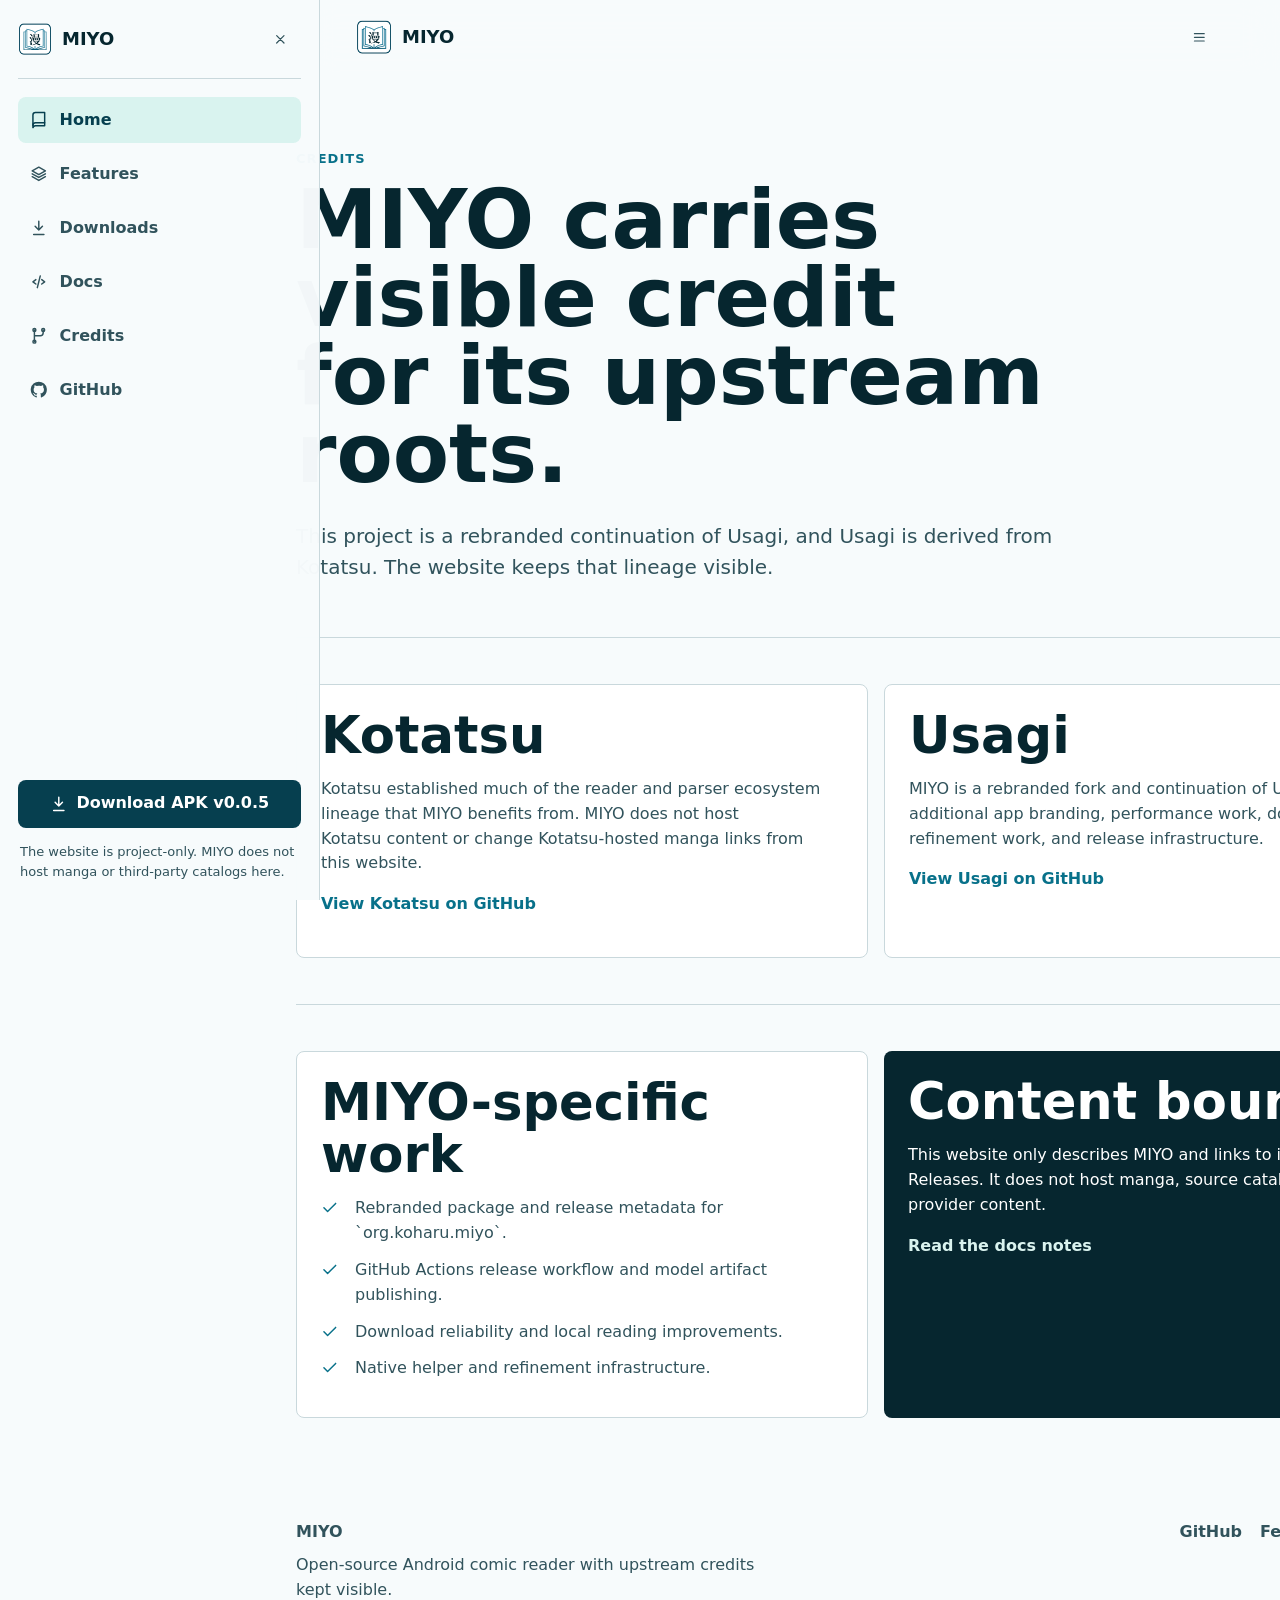
==== credits/index.html @ 1f866a5c "Build MIYO GitHub Pages site" ====
<!doctype html>
<html lang="en">
<head>
  <meta charset="utf-8">
  <meta name="viewport" content="width=device-width, initial-scale=1">
  <title>Credits - MIYO</title>
  <meta name="description" content="Credits and open-source lineage for MIYO, derived from Usagi and Kotatsu.">
  <meta name="theme-color" content="#063f4f">
  <link rel="icon" href="../assets/icon.png">
  <link rel="stylesheet" href="../styles.css">
</head>
<body>
  <a class="skip-link" href="#main">Skip to content</a>
  <header class="site-header" data-elevated="false">
    <a class="brand" href="../" aria-label="MIYO home">
      <img src="../assets/icon.png" alt="" width="36" height="36">
      <span>MIYO</span>
    </a>
    <nav class="site-nav" aria-label="Primary navigation">
      <a href="../features/">Features</a>
      <a href="../downloads/">Downloads</a>
      <a href="../docs/">Docs</a>
      <a href="../credits/" aria-current="page">Credits</a>
      <a href="../github/">GitHub</a>
    </nav>
  </header>

  <main id="main">
    <section class="page-hero">
      <p class="eyebrow">Credits</p>
      <h1>MIYO carries visible credit for its upstream roots.</h1>
      <p class="lead">This project is a rebranded continuation of Usagi, and Usagi is derived from Kotatsu. The website keeps that lineage visible.</p>
    </section>

    <section class="content-section">
      <div class="content-grid">
        <article class="doc-card">
          <h2>Kotatsu</h2>
          <p>Kotatsu established much of the reader and parser ecosystem lineage that MIYO benefits from. MIYO does not host Kotatsu content or change Kotatsu-hosted manga links from this website.</p>
          <p><a class="text-link" href="https://github.com/KotatsuApp/Kotatsu">View Kotatsu on GitHub</a></p>
        </article>
        <article class="doc-card">
          <h2>Usagi</h2>
          <p>MIYO is a rebranded fork and continuation of Usagi, with additional app branding, performance work, download changes, refinement work, and release infrastructure.</p>
          <p><a class="text-link" href="https://github.com/UsagiApp/Usagi">View Usagi on GitHub</a></p>
        </article>
      </div>
    </section>

    <section class="content-section">
      <div class="content-grid">
        <article class="doc-card">
          <h2>MIYO-specific work</h2>
          <ul class="detail-list">
            <li><svg class="icon" aria-hidden="true"><use href="../assets/icons.svg#check"></use></svg><span>Rebranded package and release metadata for `org.koharu.miyo`.</span></li>
            <li><svg class="icon" aria-hidden="true"><use href="../assets/icons.svg#check"></use></svg><span>GitHub Actions release workflow and model artifact publishing.</span></li>
            <li><svg class="icon" aria-hidden="true"><use href="../assets/icons.svg#check"></use></svg><span>Download reliability and local reading improvements.</span></li>
            <li><svg class="icon" aria-hidden="true"><use href="../assets/icons.svg#check"></use></svg><span>Native helper and refinement infrastructure.</span></li>
          </ul>
        </article>
        <aside class="callout">
          <h2>Content boundary</h2>
          <p>This website only describes MIYO and links to its GitHub Releases. It does not host manga, source catalogs, or third-party provider content.</p>
          <a href="../docs/">Read the docs notes</a>
        </aside>
      </div>
    </section>
  </main>

  <footer class="site-footer">
    <div>
      <strong>MIYO</strong>
      <p>Open-source Android comic reader with upstream credits kept visible.</p>
    </div>
    <nav aria-label="Footer links">
      <a href="../github/">GitHub</a>
      <a href="../features/">Features</a>
      <a href="../downloads/">Downloads</a>
    </nav>
  </footer>
  <script src="../script.js"></script>
</body>
</html>
---- styles.css ----
:root {
  color-scheme: light;
  --ink: #06262f;
  --ink-soft: #31535c;
  --line: #c9d8dc;
  --surface: #f7fbfc;
  --surface-strong: #ffffff;
  --teal: #08718a;
  --teal-dark: #063f4f;
  --mint: #d9f3ef;
  --gold: #d6a84b;
  --shadow: 0 18px 50px rgba(6, 38, 47, 0.12);
  --max: 1160px;
}

* {
  box-sizing: border-box;
}

html {
  scroll-behavior: smooth;
}

body {
  margin: 0;
  font-family: ui-sans-serif, system-ui, -apple-system, BlinkMacSystemFont, "Segoe UI", sans-serif;
  color: var(--ink);
  background: var(--surface);
  line-height: 1.55;
  transition: padding-left 180ms ease;
}

a {
  color: inherit;
  text-decoration: none;
}

img {
  max-width: 100%;
}

.skip-link {
  position: absolute;
  left: 16px;
  top: -48px;
  z-index: 10;
  background: var(--ink);
  color: white;
  padding: 10px 14px;
  border-radius: 6px;
}

.skip-link:focus {
  top: 16px;
}

.site-header {
  position: sticky;
  top: 0;
  z-index: 5;
  display: flex;
  align-items: center;
  justify-content: space-between;
  gap: 24px;
  padding: 16px max(24px, calc((100vw - var(--max)) / 2));
  background: rgba(247, 251, 252, 0.88);
  border-bottom: 1px solid transparent;
  backdrop-filter: blur(18px);
}

.site-header[data-elevated="true"] {
  border-color: rgba(6, 38, 47, 0.12);
}

.brand {
  display: inline-flex;
  align-items: center;
  gap: 10px;
  font-size: 18px;
  font-weight: 780;
  letter-spacing: 0;
}

.brand img {
  width: 36px;
  height: 36px;
  border-radius: 8px;
}

.site-nav {
  display: flex;
  align-items: center;
  gap: 22px;
  color: var(--ink-soft);
  font-size: 14px;
  font-weight: 640;
}

.site-nav a:hover,
.text-link:hover {
  color: var(--teal);
}

.sr-only {
  position: absolute;
  width: 1px;
  height: 1px;
  padding: 0;
  margin: -1px;
  overflow: hidden;
  clip: rect(0, 0, 0, 0);
  white-space: nowrap;
  border: 0;
}

.menu-button,
.sidebar-close {
  display: inline-flex;
  align-items: center;
  justify-content: center;
  width: 42px;
  height: 42px;
  color: var(--ink-soft);
  background: transparent;
  border: 1px solid transparent;
  border-radius: 8px;
  cursor: pointer;
}

.menu-button {
  margin-left: auto;
}

.menu-button:hover,
.sidebar-close:hover {
  color: var(--teal-dark);
  background: white;
  border-color: var(--line);
}

.sidebar-overlay {
  position: fixed;
  inset: 0;
  z-index: 20;
  background: rgba(6, 38, 47, 0.38);
}

.sidebar-overlay[hidden] {
  display: none;
}

.site-sidebar {
  position: fixed;
  inset: 0 auto 0 0;
  z-index: 30;
  display: flex;
  flex-direction: column;
  width: min(320px, 88vw);
  padding: 18px;
  background: rgba(247, 251, 252, 0.98);
  border-right: 1px solid var(--line);
  box-shadow: var(--shadow);
  transform: translateX(-102%);
  transition: transform 180ms ease;
}

.sidebar-open .site-sidebar {
  transform: translateX(0);
}

.sidebar-head {
  display: flex;
  align-items: center;
  justify-content: space-between;
  gap: 12px;
  padding-bottom: 18px;
  border-bottom: 1px solid var(--line);
}

.sidebar-brand {
  display: inline-flex;
  align-items: center;
  gap: 10px;
  font-size: 18px;
  font-weight: 780;
}

.sidebar-brand img {
  width: 34px;
  height: 34px;
  border-radius: 8px;
}

.sidebar-nav {
  display: grid;
  gap: 8px;
  padding: 18px 0;
}

.sidebar-nav a {
  display: flex;
  align-items: center;
  gap: 12px;
  min-height: 46px;
  padding: 0 12px;
  color: var(--ink-soft);
  border-radius: 8px;
  font-weight: 740;
}

.sidebar-nav a:hover,
.sidebar-nav a[aria-current="page"] {
  color: var(--teal-dark);
  background: var(--mint);
}

.sidebar-download {
  display: inline-flex;
  align-items: center;
  justify-content: center;
  gap: 9px;
  min-height: 48px;
  margin-top: auto;
  color: white;
  background: var(--teal-dark);
  border-radius: 8px;
  font-weight: 780;
}

.sidebar-download:hover {
  background: var(--teal);
}

.sidebar-note {
  margin: 14px 2px 0;
  color: var(--ink-soft);
  font-size: 13px;
}

.hero {
  min-height: 760px;
  display: grid;
  grid-template-columns: minmax(0, 1.05fr) minmax(320px, 0.95fr);
  align-items: center;
  gap: 64px;
  width: min(var(--max), calc(100vw - 48px));
  margin: 0 auto;
  padding: 72px 0 80px;
}

.eyebrow {
  margin: 0 0 12px;
  color: var(--teal);
  font-size: 13px;
  font-weight: 800;
  letter-spacing: 0.08em;
  text-transform: uppercase;
}

h1,
h2,
h3,
p {
  text-wrap: pretty;
}

h1 {
  max-width: 760px;
  margin: 0;
  font-size: clamp(42px, 7vw, 82px);
  line-height: 0.95;
  letter-spacing: 0;
}

h2 {
  max-width: 720px;
  margin: 0;
  font-size: clamp(32px, 4vw, 52px);
  line-height: 1.02;
  letter-spacing: 0;
}

h3 {
  margin: 14px 0 8px;
  font-size: 20px;
  line-height: 1.2;
}

.lead {
  max-width: 640px;
  margin: 28px 0 0;
  color: var(--ink-soft);
  font-size: 20px;
}

.hero-actions,
.download-actions {
  display: flex;
  flex-wrap: wrap;
  align-items: center;
  gap: 12px;
  margin-top: 32px;
}

.button {
  display: inline-flex;
  align-items: center;
  justify-content: center;
  gap: 9px;
  min-height: 48px;
  padding: 0 20px;
  border-radius: 8px;
  font-weight: 760;
  border: 1px solid transparent;
}

.icon {
  width: 1.1em;
  height: 1.1em;
  flex: none;
}

.button.primary {
  color: white;
  background: var(--teal-dark);
}

.button.primary:hover {
  background: var(--teal);
}

.button.secondary {
  color: var(--ink);
  background: white;
  border-color: var(--line);
}

.button.secondary:hover {
  border-color: var(--teal);
}

.fineprint {
  margin: 18px 0 0;
  color: var(--ink-soft);
  font-size: 14px;
}

.product-visual {
  position: relative;
  min-height: 560px;
}

.phone-shell {
  position: absolute;
  right: 0;
  top: 24px;
  width: min(360px, 78vw);
  height: 660px;
  padding: 22px;
  color: #eefcff;
  background: #071f27;
  border: 8px solid #0d3945;
  border-radius: 34px;
  box-shadow: var(--shadow);
}

.phone-status,
.bottom-nav {
  display: flex;
  justify-content: space-between;
  color: rgba(238, 252, 255, 0.72);
  font-size: 12px;
  font-weight: 700;
}

.search-pill {
  display: flex;
  align-items: center;
  gap: 10px;
  margin-top: 34px;
  padding: 14px 16px;
  color: rgba(238, 252, 255, 0.72);
  background: rgba(255, 255, 255, 0.08);
  border: 1px solid rgba(255, 255, 255, 0.1);
  border-radius: 8px;
}

.search-icon {
  width: 16px;
  height: 16px;
  border: 2px solid currentColor;
  border-radius: 50%;
  position: relative;
}

.search-icon::after {
  content: "";
  position: absolute;
  width: 8px;
  height: 2px;
  right: -7px;
  bottom: -3px;
  background: currentColor;
  transform: rotate(45deg);
}

.library-grid {
  display: grid;
  grid-template-columns: repeat(3, 1fr);
  gap: 14px;
  margin-top: 28px;
}

.library-grid span {
  display: block;
  aspect-ratio: 0.72;
  border-radius: 8px;
  background:
    linear-gradient(180deg, rgba(217, 243, 239, 0.95), rgba(8, 113, 138, 0.34)),
    #123944;
}

.library-grid span:nth-child(2n) {
  background:
    linear-gradient(180deg, rgba(214, 168, 75, 0.8), rgba(8, 113, 138, 0.28)),
    #123944;
}

.reader-panel {
  display: grid;
  grid-template-columns: 46px 1fr;
  gap: 14px;
  align-items: center;
  margin-top: 30px;
  padding: 16px;
  background: rgba(255, 255, 255, 0.08);
  border: 1px solid rgba(255, 255, 255, 0.12);
  border-radius: 8px;
}

.reader-line {
  width: 46px;
  height: 46px;
  border-radius: 8px;
  background: var(--mint);
  position: relative;
}

.reader-line::after {
  content: "";
  position: absolute;
  left: 12px;
  top: 12px;
  width: 22px;
  height: 22px;
  border: 3px solid var(--teal-dark);
  border-left-color: transparent;
  border-radius: 50%;
}

.reader-panel strong,
.reader-panel span {
  display: block;
}

.reader-panel span {
  color: rgba(238, 252, 255, 0.68);
  font-size: 13px;
}

.bottom-nav {
  position: absolute;
  left: 34px;
  right: 34px;
  bottom: 26px;
}

.bottom-nav span {
  width: 36px;
  height: 6px;
  border-radius: 3px;
  background: rgba(238, 252, 255, 0.28);
}

.bottom-nav .active {
  background: var(--gold);
}

.icon-plate {
  position: absolute;
  left: 0;
  bottom: 28px;
  width: 210px;
  padding: 22px;
  background: white;
  border: 1px solid var(--line);
  border-radius: 8px;
  box-shadow: var(--shadow);
}

.release-strip,
.section,
.architecture,
.download-panel,
.site-footer {
  width: min(var(--max), calc(100vw - 48px));
  margin: 0 auto;
}

.release-strip {
  display: flex;
  align-items: center;
  justify-content: space-between;
  gap: 24px;
  padding: 20px 24px;
  background: var(--ink);
  color: white;
  border-radius: 8px;
}

.release-strip span {
  display: block;
  color: rgba(255, 255, 255, 0.72);
}

.release-strip a {
  color: var(--mint);
  font-weight: 760;
}

.section,
.architecture {
  padding: 110px 0 0;
}

.section-heading {
  margin-bottom: 34px;
}

.feature-grid {
  display: grid;
  grid-template-columns: repeat(3, minmax(0, 1fr));
  gap: 16px;
}

.feature-card {
  position: relative;
  min-height: 230px;
  padding: 24px;
  background: white;
  border: 1px solid var(--line);
  border-radius: 8px;
}

.feature-icon {
  display: inline-flex;
  align-items: center;
  justify-content: center;
  width: 42px;
  height: 42px;
  margin-right: 10px;
  color: var(--teal-dark);
  background: var(--mint);
  border-radius: 8px;
  vertical-align: middle;
}

.feature-card p {
  margin: 0;
  color: var(--ink-soft);
}

.feature-mark {
  display: inline-flex;
  align-items: center;
  justify-content: center;
  width: 38px;
  height: 28px;
  color: var(--teal-dark);
  background: var(--mint);
  border-radius: 6px;
  font-size: 12px;
  font-weight: 800;
  vertical-align: middle;
}

.architecture-layout {
  display: grid;
  grid-template-columns: minmax(0, 0.86fr) minmax(320px, 1.14fr);
  gap: 36px;
  align-items: start;
}

.architecture-copy {
  color: var(--ink-soft);
  font-size: 18px;
}

.system-list {
  margin: 0;
  padding: 0;
  list-style: none;
  border: 1px solid var(--line);
  border-radius: 8px;
  background: white;
}

.system-list li {
  display: grid;
  grid-template-columns: 120px 1fr;
  gap: 24px;
  padding: 20px 24px;
  border-bottom: 1px solid var(--line);
}

.system-list li:last-child {
  border-bottom: 0;
}

.system-list span {
  color: var(--teal);
  font-weight: 780;
}

.system-list strong {
  font-weight: 650;
}

.download-panel {
  display: grid;
  grid-template-columns: minmax(0, 1fr) auto;
  gap: 32px;
  align-items: center;
  margin-top: 110px;
  padding: 38px;
  color: white;
  background: var(--teal-dark);
  border-radius: 8px;
}

.download-panel .eyebrow,
.download-panel .text-link {
  color: var(--mint);
}

.download-panel p {
  max-width: 640px;
  color: rgba(255, 255, 255, 0.72);
}

.download-panel .button.secondary {
  color: white;
  background: transparent;
  border-color: rgba(255, 255, 255, 0.36);
}

.download-actions {
  justify-content: flex-end;
  margin-top: 0;
}

.text-link {
  font-weight: 760;
  color: var(--teal);
}

.site-footer {
  display: flex;
  align-items: flex-start;
  justify-content: space-between;
  gap: 32px;
  padding: 56px 0;
  color: var(--ink-soft);
}

.site-footer p {
  max-width: 540px;
  margin: 8px 0 0;
}

.site-footer nav {
  display: flex;
  gap: 18px;
  font-weight: 700;
}

.page-hero {
  width: min(var(--max), calc(100vw - 48px));
  margin: 0 auto;
  padding: 74px 0 54px;
}

.page-hero h1 {
  max-width: 880px;
}

.page-hero .lead {
  max-width: 760px;
}

.page-nav {
  display: flex;
  flex-wrap: wrap;
  gap: 10px;
  width: min(var(--max), calc(100vw - 48px));
  margin: 0 auto 42px;
}

.page-nav a {
  display: inline-flex;
  align-items: center;
  gap: 8px;
  padding: 10px 14px;
  color: var(--ink-soft);
  background: white;
  border: 1px solid var(--line);
  border-radius: 8px;
  font-weight: 720;
}

.page-nav a[aria-current="page"],
.page-nav a:hover {
  color: var(--teal-dark);
  border-color: var(--teal);
}

.content-section {
  width: min(var(--max), calc(100vw - 48px));
  margin: 0 auto;
  padding: 46px 0;
  border-top: 1px solid var(--line);
}

.content-section:first-of-type {
  border-top: 0;
}

.content-grid {
  display: grid;
  grid-template-columns: repeat(2, minmax(0, 1fr));
  gap: 16px;
}

.detail-card,
.doc-card {
  padding: 24px;
  background: white;
  border: 1px solid var(--line);
  border-radius: 8px;
}

.detail-card h2,
.doc-card h2,
.detail-card h3,
.doc-card h3 {
  margin-top: 0;
}

.detail-card p,
.doc-card p,
.detail-list {
  color: var(--ink-soft);
}

.detail-list {
  margin: 16px 0 0;
  padding: 0;
  list-style: none;
}

.detail-list li {
  display: grid;
  grid-template-columns: 24px 1fr;
  gap: 10px;
  margin: 12px 0;
}

.detail-list .icon {
  margin-top: 3px;
  color: var(--teal);
}

.callout {
  padding: 24px;
  color: white;
  background: var(--ink);
  border-radius: 8px;
}

.callout a {
  color: var(--mint);
  font-weight: 760;
}

.release-table {
  width: 100%;
  border-collapse: collapse;
  overflow: hidden;
  background: white;
  border: 1px solid var(--line);
  border-radius: 8px;
}

.release-table th,
.release-table td {
  padding: 16px;
  text-align: left;
  border-bottom: 1px solid var(--line);
}

.release-table tr:last-child td {
  border-bottom: 0;
}

.release-table th {
  color: var(--ink);
  background: #edf6f8;
}

.release-table td {
  color: var(--ink-soft);
}

.redirect-panel {
  min-height: 70vh;
  display: grid;
  place-items: center;
  padding: 32px;
}

.redirect-card {
  width: min(620px, 100%);
  padding: 34px;
  background: white;
  border: 1px solid var(--line);
  border-radius: 8px;
  box-shadow: var(--shadow);
}

@media (max-width: 900px) {
  .site-header {
    position: static;
  }

  .site-nav {
    display: none;
  }

  .hero {
    min-height: auto;
    grid-template-columns: 1fr;
    padding-top: 44px;
  }

  .product-visual {
    min-height: 600px;
  }

  .phone-shell {
    left: 50%;
    right: auto;
    transform: translateX(-50%);
  }

  .icon-plate {
    left: 24px;
  }

  .feature-grid,
  .architecture-layout,
  .download-panel,
  .content-grid {
    grid-template-columns: 1fr;
  }

  .download-actions {
    justify-content: flex-start;
  }
}

@media (min-width: 1180px) {
  body.sidebar-wide-open {
    padding-left: 296px;
  }

  body.sidebar-wide-open .site-sidebar {
    box-shadow: none;
  }

  body.sidebar-wide-open .site-header {
    justify-content: flex-start;
  }

  body.sidebar-wide-open .site-nav {
    display: none;
  }
}

@media (max-width: 1179px) {
  body.sidebar-open {
    overflow: hidden;
  }
}

@media (max-width: 560px) {
  .hero,
  .release-strip,
  .section,
  .architecture,
  .download-panel,
  .site-footer,
  .page-hero,
  .page-nav,
  .content-section {
    width: min(100vw - 32px, var(--max));
  }

  .hero-actions,
  .download-actions,
  .release-strip,
  .site-footer {
    align-items: stretch;
    flex-direction: column;
  }

  .button {
    width: 100%;
  }

  .phone-shell {
    width: calc(100vw - 42px);
  }

  .icon-plate {
    width: 160px;
  }

  .system-list li {
    grid-template-columns: 1fr;
    gap: 6px;
  }
}

@media (prefers-reduced-motion: reduce) {
  html {
    scroll-behavior: auto;
  }
}
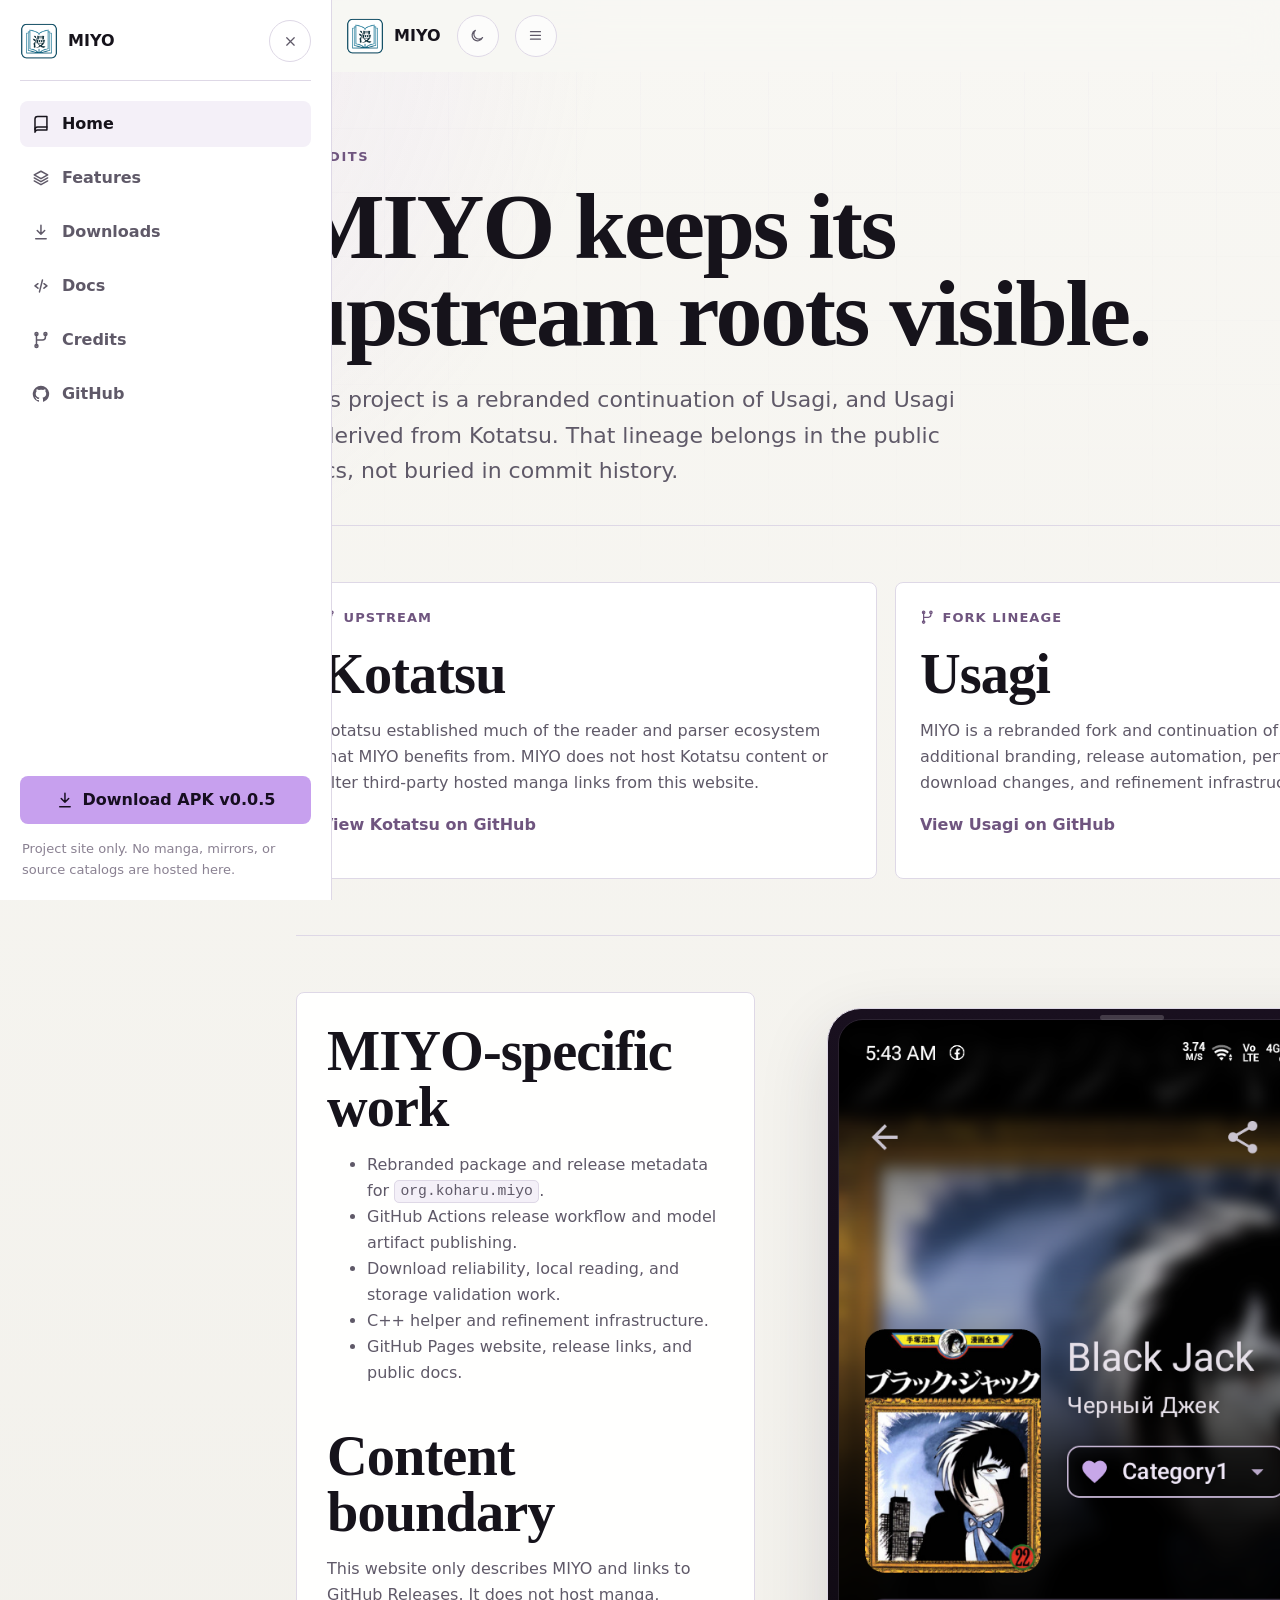
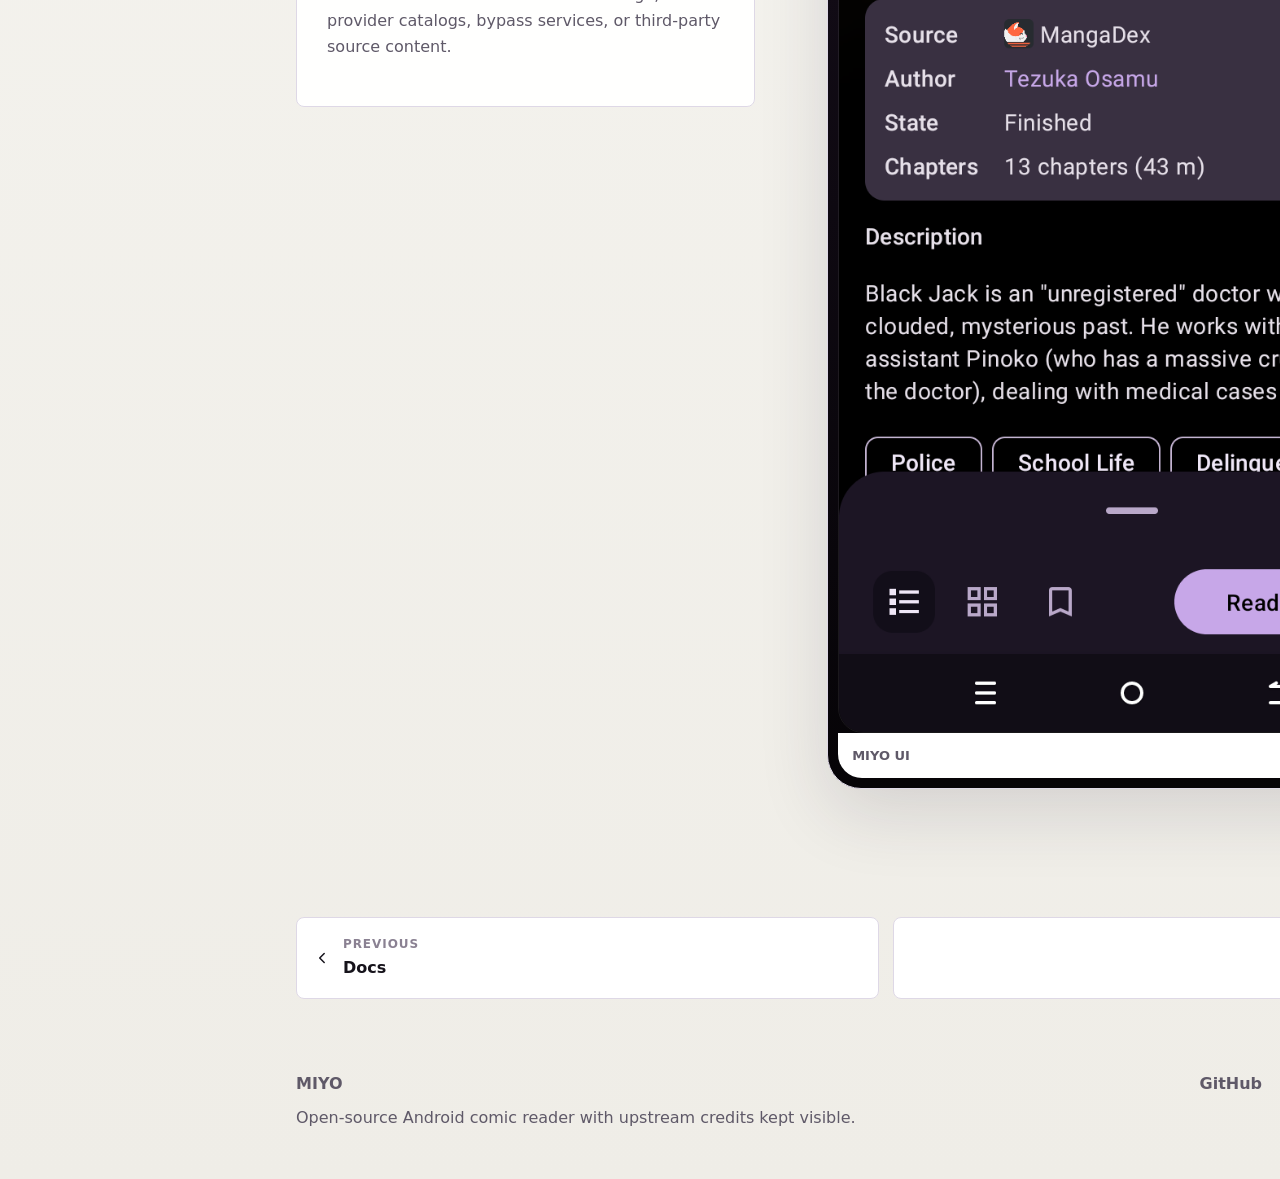
==== commit 84e1a078: "Redesign MIYO GitHub Pages site" ====
--- a/credits/index.html
+++ b/credits/index.html
@@ -5,7 +5,7 @@
   <meta name="viewport" content="width=device-width, initial-scale=1">
   <title>Credits - MIYO</title>
   <meta name="description" content="Credits and open-source lineage for MIYO, derived from Usagi and Kotatsu.">
-  <meta name="theme-color" content="#063f4f">
+  <meta name="theme-color" content="#2c2037">
   <link rel="icon" href="../assets/icon.png">
   <link rel="stylesheet" href="../styles.css">
 </head>
@@ -13,61 +13,83 @@
   <a class="skip-link" href="#main">Skip to content</a>
   <header class="site-header" data-elevated="false">
     <a class="brand" href="../" aria-label="MIYO home">
-      <img src="../assets/icon.png" alt="" width="36" height="36">
+      <img src="../assets/icon.png" alt="" width="38" height="38">
       <span>MIYO</span>
     </a>
     <nav class="site-nav" aria-label="Primary navigation">
       <a href="../features/">Features</a>
       <a href="../downloads/">Downloads</a>
       <a href="../docs/">Docs</a>
-      <a href="../credits/" aria-current="page">Credits</a>
+      <a href="../credits/">Credits</a>
       <a href="../github/">GitHub</a>
     </nav>
   </header>
 
-  <main id="main">
+  <main id="main" class="shell">
     <section class="page-hero">
       <p class="eyebrow">Credits</p>
-      <h1>MIYO carries visible credit for its upstream roots.</h1>
-      <p class="lead">This project is a rebranded continuation of Usagi, and Usagi is derived from Kotatsu. The website keeps that lineage visible.</p>
+      <h1>MIYO keeps its upstream roots visible.</h1>
+      <p class="lead">This project is a rebranded continuation of Usagi, and Usagi is derived from Kotatsu. That lineage belongs in the public docs, not buried in commit history.</p>
     </section>
 
     <section class="content-section">
       <div class="content-grid">
         <article class="doc-card">
+          <span class="card-kicker"><svg class="icon" aria-hidden="true"><use href="../assets/icons.svg#branch"></use></svg>Upstream</span>
           <h2>Kotatsu</h2>
-          <p>Kotatsu established much of the reader and parser ecosystem lineage that MIYO benefits from. MIYO does not host Kotatsu content or change Kotatsu-hosted manga links from this website.</p>
+          <p>Kotatsu established much of the reader and parser ecosystem that MIYO benefits from. MIYO does not host Kotatsu content or alter third-party hosted manga links from this website.</p>
           <p><a class="text-link" href="https://github.com/KotatsuApp/Kotatsu">View Kotatsu on GitHub</a></p>
         </article>
         <article class="doc-card">
+          <span class="card-kicker"><svg class="icon" aria-hidden="true"><use href="../assets/icons.svg#branch"></use></svg>Fork lineage</span>
           <h2>Usagi</h2>
-          <p>MIYO is a rebranded fork and continuation of Usagi, with additional app branding, performance work, download changes, refinement work, and release infrastructure.</p>
+          <p>MIYO is a rebranded fork and continuation of Usagi, with additional branding, release automation, performance work, download changes, and refinement infrastructure.</p>
           <p><a class="text-link" href="https://github.com/UsagiApp/Usagi">View Usagi on GitHub</a></p>
         </article>
       </div>
     </section>
 
     <section class="content-section">
-      <div class="content-grid">
-        <article class="doc-card">
+      <div class="split">
+        <article class="markdown-panel">
           <h2>MIYO-specific work</h2>
-          <ul class="detail-list">
-            <li><svg class="icon" aria-hidden="true"><use href="../assets/icons.svg#check"></use></svg><span>Rebranded package and release metadata for `org.koharu.miyo`.</span></li>
-            <li><svg class="icon" aria-hidden="true"><use href="../assets/icons.svg#check"></use></svg><span>GitHub Actions release workflow and model artifact publishing.</span></li>
-            <li><svg class="icon" aria-hidden="true"><use href="../assets/icons.svg#check"></use></svg><span>Download reliability and local reading improvements.</span></li>
-            <li><svg class="icon" aria-hidden="true"><use href="../assets/icons.svg#check"></use></svg><span>Native helper and refinement infrastructure.</span></li>
+          <ul>
+            <li>Rebranded package and release metadata for <code>org.koharu.miyo</code>.</li>
+            <li>GitHub Actions release workflow and model artifact publishing.</li>
+            <li>Download reliability, local reading, and storage validation work.</li>
+            <li>C++ helper and refinement infrastructure.</li>
+            <li>GitHub Pages website, release links, and public docs.</li>
           </ul>
+
+          <h2>Content boundary</h2>
+          <p>This website only describes MIYO and links to GitHub Releases. It does not host manga, provider catalogs, bypass services, or third-party source content.</p>
         </article>
-        <aside class="callout">
-          <h2>Content boundary</h2>
-          <p>This website only describes MIYO and links to its GitHub Releases. It does not host manga, source catalogs, or third-party provider content.</p>
-          <a href="../docs/">Read the docs notes</a>
-        </aside>
+        <figure class="shot-card">
+          <img src="../assets/screenshots/title.png" alt="MIYO title detail screen">
+          <figcaption class="shot-caption"><span>MIYO UI</span><span>Project identity</span></figcaption>
+        </figure>
       </div>
     </section>
+
+    <nav class="pager" aria-label="Page navigation">
+      <a href="../docs/">
+        <svg class="icon" aria-hidden="true"><use href="../assets/icons.svg#chevron-left"></use></svg>
+        <div>
+          <small>Previous</small>
+          <span>Docs</span>
+        </div>
+      </a>
+      <a class="next" href="../github/">
+        <div>
+          <small>Next</small>
+          <span>GitHub</span>
+        </div>
+        <svg class="icon" aria-hidden="true"><use href="../assets/icons.svg#chevron-right"></use></svg>
+      </a>
+    </nav>
   </main>
 
-  <footer class="site-footer">
+  <footer class="site-footer shell">
     <div>
       <strong>MIYO</strong>
       <p>Open-source Android comic reader with upstream credits kept visible.</p>
--- a/styles.css
+++ b/styles.css
@@ -1,16 +1,42 @@
 :root {
   color-scheme: light;
-  --ink: #06262f;
-  --ink-soft: #31535c;
-  --line: #c9d8dc;
-  --surface: #f7fbfc;
-  --surface-strong: #ffffff;
-  --teal: #08718a;
-  --teal-dark: #063f4f;
-  --mint: #d9f3ef;
-  --gold: #d6a84b;
-  --shadow: 0 18px 50px rgba(6, 38, 47, 0.12);
-  --max: 1160px;
+  --bg: #f8f7f3;
+  --bg-soft: #efede7;
+  --surface: #ffffff;
+  --surface-2: #f4f0f8;
+  --ink: #16131b;
+  --ink-soft: #5f5968;
+  --muted: #8a8192;
+  --line: #ded8e6;
+  --brand: #6f557f;
+  --brand-strong: #2c2037;
+  --accent: #c7a0ee;
+  --accent-2: #ffe2a6;
+  --good: #20765c;
+  --shadow: 0 24px 70px rgba(45, 32, 55, 0.14);
+  --max: 1180px;
+  --radius: 8px;
+  --mono: "SFMono-Regular", "Cascadia Code", "Liberation Mono", Menlo, monospace;
+  --body: ui-sans-serif, system-ui, -apple-system, BlinkMacSystemFont, "Segoe UI", sans-serif;
+  --display: ui-serif, Georgia, Cambria, "Times New Roman", serif;
+}
+
+:root[data-theme="dark"] {
+  color-scheme: dark;
+  --bg: #0d0711;
+  --bg-soft: #17101d;
+  --surface: #1d1425;
+  --surface-2: #261b30;
+  --ink: #f4eef8;
+  --ink-soft: #d0c4d8;
+  --muted: #a798b1;
+  --line: #3c3047;
+  --brand: #c7a0ee;
+  --brand-strong: #31243b;
+  --accent: #d7b5fa;
+  --accent-2: #ffd981;
+  --good: #8bdcbf;
+  --shadow: 0 24px 70px rgba(0, 0, 0, 0.36);
 }
 
 * {
@@ -23,11 +49,28 @@
 
 body {
   margin: 0;
-  font-family: ui-sans-serif, system-ui, -apple-system, BlinkMacSystemFont, "Segoe UI", sans-serif;
-  color: var(--ink);
-  background: var(--surface);
-  line-height: 1.55;
-  transition: padding-left 180ms ease;
+  color: var(--ink);
+  background:
+    radial-gradient(circle at top left, color-mix(in oklab, var(--accent) 18%, transparent), transparent 38rem),
+    linear-gradient(180deg, var(--bg), var(--bg-soft));
+  font-family: var(--body);
+  line-height: 1.62;
+  text-rendering: optimizeLegibility;
+  transition: background 180ms ease, color 180ms ease, padding-left 180ms ease;
+}
+
+body::before {
+  content: "";
+  position: fixed;
+  inset: 0;
+  z-index: -1;
+  pointer-events: none;
+  background:
+    linear-gradient(90deg, color-mix(in oklab, var(--line) 34%, transparent) 1px, transparent 1px),
+    linear-gradient(180deg, color-mix(in oklab, var(--line) 26%, transparent) 1px, transparent 1px);
+  background-size: 64px 64px;
+  mask-image: linear-gradient(180deg, black, transparent 74%);
+  opacity: 0.32;
 }
 
 a {
@@ -37,68 +80,141 @@
 
 img {
   max-width: 100%;
+  display: block;
+}
+
+code,
+pre {
+  font-family: var(--mono);
+}
+
+pre {
+  overflow-x: auto;
+  padding: 18px;
+  color: var(--ink);
+  background: color-mix(in oklab, var(--surface-2) 80%, black 3%);
+  border: 1px solid var(--line);
+  border-radius: var(--radius);
+}
+
+::selection {
+  color: #140d1b;
+  background: var(--accent);
 }
 
 .skip-link {
   position: absolute;
-  left: 16px;
-  top: -48px;
-  z-index: 10;
-  background: var(--ink);
+  left: 18px;
+  top: -54px;
+  z-index: 100;
+  padding: 10px 14px;
   color: white;
-  padding: 10px 14px;
-  border-radius: 6px;
+  background: #111;
+  border-radius: var(--radius);
 }
 
 .skip-link:focus {
-  top: 16px;
+  top: 18px;
 }
 
 .site-header {
   position: sticky;
   top: 0;
-  z-index: 5;
-  display: flex;
-  align-items: center;
-  justify-content: space-between;
-  gap: 24px;
-  padding: 16px max(24px, calc((100vw - var(--max)) / 2));
-  background: rgba(247, 251, 252, 0.88);
+  z-index: 12;
+  display: flex;
+  align-items: center;
+  gap: 16px;
+  min-height: 72px;
+  padding: 14px max(24px, calc((100vw - var(--max)) / 2));
+  background: color-mix(in oklab, var(--bg) 88%, transparent);
   border-bottom: 1px solid transparent;
-  backdrop-filter: blur(18px);
+  backdrop-filter: blur(20px);
 }
 
 .site-header[data-elevated="true"] {
-  border-color: rgba(6, 38, 47, 0.12);
-}
-
-.brand {
+  border-color: var(--line);
+}
+
+.brand,
+.sidebar-brand {
   display: inline-flex;
   align-items: center;
   gap: 10px;
-  font-size: 18px;
   font-weight: 780;
   letter-spacing: 0;
 }
 
-.brand img {
-  width: 36px;
-  height: 36px;
+.brand img,
+.sidebar-brand img {
+  width: 38px;
+  height: 38px;
   border-radius: 8px;
 }
 
 .site-nav {
   display: flex;
   align-items: center;
-  gap: 22px;
-  color: var(--ink-soft);
+  gap: 6px;
+  margin-left: auto;
+  padding: 5px;
+  background: color-mix(in oklab, var(--surface) 82%, transparent);
+  border: 1px solid var(--line);
+  border-radius: 999px;
+}
+
+.site-nav a {
+  display: inline-flex;
+  align-items: center;
+  min-height: 36px;
+  padding: 0 14px;
+  color: var(--ink-soft);
+  border-radius: 999px;
   font-size: 14px;
-  font-weight: 640;
+  font-weight: 720;
 }
 
 .site-nav a:hover,
-.text-link:hover {
-  color: var(--teal);
+.site-nav a[aria-current="page"] {
+  color: var(--ink);
+  background: var(--surface-2);
+}
+
+.theme-button,
+.menu-button,
+.sidebar-close {
+  display: inline-flex;
+  align-items: center;
+  justify-content: center;
+  width: 42px;
+  height: 42px;
+  flex: none;
+  color: var(--ink-soft);
+  background: color-mix(in oklab, var(--surface) 70%, transparent);
+  border: 1px solid var(--line);
+  border-radius: 999px;
+  cursor: pointer;
+}
+
+.theme-button:hover,
+.menu-button:hover,
+.sidebar-close:hover {
+  color: var(--ink);
+  background: var(--surface);
+}
+
+.theme-button,
+.menu-button,
+.button,
+.pager a,
+.page-nav a,
+.sidebar-nav a {
+  transition: transform 160ms ease, border-color 160ms ease, background 160ms ease, color 160ms ease, box-shadow 160ms ease;
+}
+
+.icon {
+  width: 1.12em;
+  height: 1.12em;
+  flex: none;
 }
 
 .sr-only {
@@ -113,36 +229,11 @@
   border: 0;
 }
 
-.menu-button,
-.sidebar-close {
-  display: inline-flex;
-  align-items: center;
-  justify-content: center;
-  width: 42px;
-  height: 42px;
-  color: var(--ink-soft);
-  background: transparent;
-  border: 1px solid transparent;
-  border-radius: 8px;
-  cursor: pointer;
-}
-
-.menu-button {
-  margin-left: auto;
-}
-
-.menu-button:hover,
-.sidebar-close:hover {
-  color: var(--teal-dark);
-  background: white;
-  border-color: var(--line);
-}
-
 .sidebar-overlay {
   position: fixed;
   inset: 0;
   z-index: 20;
-  background: rgba(6, 38, 47, 0.38);
+  background: rgba(10, 6, 14, 0.48);
 }
 
 .sidebar-overlay[hidden] {
@@ -155,9 +246,9 @@
   z-index: 30;
   display: flex;
   flex-direction: column;
-  width: min(320px, 88vw);
-  padding: 18px;
-  background: rgba(247, 251, 252, 0.98);
+  width: min(332px, 88vw);
+  padding: 20px;
+  background: var(--surface);
   border-right: 1px solid var(--line);
   box-shadow: var(--shadow);
   transform: translateX(-102%);
@@ -177,24 +268,10 @@
   border-bottom: 1px solid var(--line);
 }
 
-.sidebar-brand {
-  display: inline-flex;
-  align-items: center;
-  gap: 10px;
-  font-size: 18px;
-  font-weight: 780;
-}
-
-.sidebar-brand img {
-  width: 34px;
-  height: 34px;
-  border-radius: 8px;
-}
-
 .sidebar-nav {
   display: grid;
   gap: 8px;
-  padding: 18px 0;
+  padding: 20px 0;
 }
 
 .sidebar-nav a {
@@ -204,14 +281,14 @@
   min-height: 46px;
   padding: 0 12px;
   color: var(--ink-soft);
-  border-radius: 8px;
+  border-radius: var(--radius);
   font-weight: 740;
 }
 
 .sidebar-nav a:hover,
 .sidebar-nav a[aria-current="page"] {
-  color: var(--teal-dark);
-  background: var(--mint);
+  color: var(--ink);
+  background: var(--surface-2);
 }
 
 .sidebar-download {
@@ -221,76 +298,86 @@
   gap: 9px;
   min-height: 48px;
   margin-top: auto;
-  color: white;
-  background: var(--teal-dark);
-  border-radius: 8px;
-  font-weight: 780;
-}
-
-.sidebar-download:hover {
-  background: var(--teal);
+  color: #170e20;
+  background: var(--accent);
+  border-radius: var(--radius);
+  font-weight: 800;
 }
 
 .sidebar-note {
   margin: 14px 2px 0;
-  color: var(--ink-soft);
+  color: var(--muted);
   font-size: 13px;
 }
 
-.hero {
-  min-height: 760px;
-  display: grid;
-  grid-template-columns: minmax(0, 1.05fr) minmax(320px, 0.95fr);
-  align-items: center;
-  gap: 64px;
+.shell {
   width: min(var(--max), calc(100vw - 48px));
   margin: 0 auto;
-  padding: 72px 0 80px;
+}
+
+.hero {
+  display: grid;
+  grid-template-columns: minmax(0, 0.92fr) minmax(380px, 1.08fr);
+  gap: 58px;
+  align-items: center;
+  min-height: 760px;
+  padding: 72px 0 88px;
+}
+
+.hero > * {
+  animation: fade-up 520ms ease both;
+}
+
+.hero > *:nth-child(2) {
+  animation-delay: 90ms;
 }
 
 .eyebrow {
-  margin: 0 0 12px;
-  color: var(--teal);
+  margin: 0 0 16px;
+  color: var(--brand);
   font-size: 13px;
-  font-weight: 800;
-  letter-spacing: 0.08em;
+  font-weight: 860;
+  letter-spacing: 0.12em;
   text-transform: uppercase;
 }
 
 h1,
 h2,
 h3,
-p {
+p,
+li {
   text-wrap: pretty;
 }
 
 h1 {
+  margin: 0;
+  max-width: 780px;
+  font-family: var(--display);
+  font-size: clamp(48px, 8vw, 94px);
+  line-height: 0.92;
+  letter-spacing: -0.025em;
+}
+
+h2 {
+  margin: 0;
   max-width: 760px;
-  margin: 0;
-  font-size: clamp(42px, 7vw, 82px);
-  line-height: 0.95;
-  letter-spacing: 0;
-}
-
-h2 {
-  max-width: 720px;
-  margin: 0;
-  font-size: clamp(32px, 4vw, 52px);
-  line-height: 1.02;
-  letter-spacing: 0;
+  font-family: var(--display);
+  font-size: clamp(34px, 4.4vw, 58px);
+  line-height: 1;
+  letter-spacing: -0.016em;
 }
 
 h3 {
-  margin: 14px 0 8px;
+  margin: 0 0 8px;
   font-size: 20px;
-  line-height: 1.2;
+  line-height: 1.25;
 }
 
 .lead {
-  max-width: 640px;
-  margin: 28px 0 0;
-  color: var(--ink-soft);
-  font-size: 20px;
+  max-width: 670px;
+  margin: 26px 0 0;
+  color: var(--ink-soft);
+  font-size: clamp(18px, 2vw, 22px);
 }
 
 .hero-actions,
@@ -308,308 +395,264 @@
   justify-content: center;
   gap: 9px;
   min-height: 48px;
-  padding: 0 20px;
-  border-radius: 8px;
-  font-weight: 760;
-  border: 1px solid transparent;
-}
-
-.icon {
-  width: 1.1em;
-  height: 1.1em;
-  flex: none;
+  padding: 0 18px;
+  color: var(--ink);
+  background: var(--surface);
+  border: 1px solid var(--line);
+  border-radius: var(--radius);
+  font-weight: 800;
 }
 
 .button.primary {
-  color: white;
-  background: var(--teal-dark);
-}
-
+  color: #170e20;
+  background: var(--accent);
+  border-color: color-mix(in oklab, var(--accent) 70%, var(--ink));
+}
+
+.button.secondary:hover,
 .button.primary:hover {
-  background: var(--teal);
-}
-
-.button.secondary {
-  color: var(--ink);
-  background: white;
-  border-color: var(--line);
-}
-
-.button.secondary:hover {
-  border-color: var(--teal);
+  transform: translateY(-1px);
+  box-shadow: 0 12px 28px rgba(75, 49, 95, 0.16);
 }
 
 .fineprint {
   margin: 18px 0 0;
-  color: var(--ink-soft);
+  color: var(--muted);
   font-size: 14px;
 }
 
-.product-visual {
+.hero-visual {
+  min-width: 0;
+}
+
+.screen-wall {
   position: relative;
-  min-height: 560px;
-}
-
-.phone-shell {
-  position: absolute;
-  right: 0;
-  top: 24px;
-  width: min(360px, 78vw);
-  height: 660px;
-  padding: 22px;
-  color: #eefcff;
-  background: #071f27;
-  border: 8px solid #0d3945;
+  display: grid;
+  grid-template-columns: repeat(3, minmax(0, 1fr));
+  gap: 14px;
+  align-items: end;
+}
+
+.shot-card {
+  position: relative;
+  overflow: hidden;
+  padding: 10px;
+  background:
+    linear-gradient(180deg, #19101f, #060407),
+    #09050d;
+  border: 1px solid var(--line);
   border-radius: 34px;
   box-shadow: var(--shadow);
 }
 
-.phone-status,
-.bottom-nav {
-  display: flex;
-  justify-content: space-between;
-  color: rgba(238, 252, 255, 0.72);
-  font-size: 12px;
-  font-weight: 700;
-}
-
-.search-pill {
-  display: flex;
-  align-items: center;
-  gap: 10px;
-  margin-top: 34px;
-  padding: 14px 16px;
-  color: rgba(238, 252, 255, 0.72);
-  background: rgba(255, 255, 255, 0.08);
-  border: 1px solid rgba(255, 255, 255, 0.1);
-  border-radius: 8px;
-}
-
-.search-icon {
-  width: 16px;
-  height: 16px;
-  border: 2px solid currentColor;
-  border-radius: 50%;
-  position: relative;
-}
-
-.search-icon::after {
+.shot-card::before,
+.app-gallery figure::before {
   content: "";
   position: absolute;
-  width: 8px;
-  height: 2px;
-  right: -7px;
-  bottom: -3px;
-  background: currentColor;
-  transform: rotate(45deg);
-}
-
-.library-grid {
-  display: grid;
-  grid-template-columns: repeat(3, 1fr);
-  gap: 14px;
-  margin-top: 28px;
-}
-
-.library-grid span {
-  display: block;
-  aspect-ratio: 0.72;
-  border-radius: 8px;
-  background:
-    linear-gradient(180deg, rgba(217, 243, 239, 0.95), rgba(8, 113, 138, 0.34)),
-    #123944;
-}
-
-.library-grid span:nth-child(2n) {
-  background:
-    linear-gradient(180deg, rgba(214, 168, 75, 0.8), rgba(8, 113, 138, 0.28)),
-    #123944;
-}
-
-.reader-panel {
-  display: grid;
-  grid-template-columns: 46px 1fr;
-  gap: 14px;
-  align-items: center;
-  margin-top: 30px;
-  padding: 16px;
-  background: rgba(255, 255, 255, 0.08);
-  border: 1px solid rgba(255, 255, 255, 0.12);
-  border-radius: 8px;
-}
-
-.reader-line {
-  width: 46px;
-  height: 46px;
-  border-radius: 8px;
-  background: var(--mint);
-  position: relative;
-}
-
-.reader-line::after {
+  top: 6px;
+  left: 50%;
+  z-index: 2;
+  width: 64px;
+  height: 5px;
+  background: rgba(255, 255, 255, 0.18);
+  border-radius: 999px;
+  transform: translateX(-50%);
+}
+
+.shot-card::after,
+.app-gallery figure::after {
   content: "";
   position: absolute;
-  left: 12px;
-  top: 12px;
-  width: 22px;
-  height: 22px;
-  border: 3px solid var(--teal-dark);
-  border-left-color: transparent;
-  border-radius: 50%;
-}
-
-.reader-panel strong,
-.reader-panel span {
-  display: block;
-}
-
-.reader-panel span {
-  color: rgba(238, 252, 255, 0.68);
+  top: 24%;
+  right: -3px;
+  width: 3px;
+  height: 72px;
+  background: color-mix(in oklab, var(--line) 60%, black);
+  border-radius: 999px;
+}
+
+.shot-card img {
+  width: 100%;
+  aspect-ratio: 720 / 1612;
+  object-fit: cover;
+  border: 1px solid rgba(255, 255, 255, 0.08);
+  border-radius: 25px;
+}
+
+.shot-card.large {
+  grid-column: span 2;
+}
+
+.shot-card.small {
+  align-self: start;
+  margin-top: 42px;
+}
+
+.shot-caption {
+  display: flex;
+  align-items: center;
+  justify-content: space-between;
+  gap: 12px;
+  padding: 12px 14px;
+  color: var(--ink-soft);
+  background: var(--surface);
   font-size: 13px;
-}
-
-.bottom-nav {
-  position: absolute;
-  left: 34px;
-  right: 34px;
-  bottom: 26px;
-}
-
-.bottom-nav span {
-  width: 36px;
-  height: 6px;
-  border-radius: 3px;
-  background: rgba(238, 252, 255, 0.28);
-}
-
-.bottom-nav .active {
-  background: var(--gold);
-}
-
-.icon-plate {
-  position: absolute;
-  left: 0;
-  bottom: 28px;
-  width: 210px;
-  padding: 22px;
-  background: white;
-  border: 1px solid var(--line);
-  border-radius: 8px;
-  box-shadow: var(--shadow);
-}
-
-.release-strip,
-.section,
-.architecture,
-.download-panel,
-.site-footer {
-  width: min(var(--max), calc(100vw - 48px));
-  margin: 0 auto;
-}
-
-.release-strip {
-  display: flex;
-  align-items: center;
-  justify-content: space-between;
-  gap: 24px;
-  padding: 20px 24px;
-  background: var(--ink);
-  color: white;
-  border-radius: 8px;
-}
-
-.release-strip span {
-  display: block;
-  color: rgba(255, 255, 255, 0.72);
-}
-
-.release-strip a {
-  color: var(--mint);
   font-weight: 760;
-}
-
-.section,
-.architecture {
-  padding: 110px 0 0;
-}
-
-.section-heading {
-  margin-bottom: 34px;
+  border-radius: 0 0 24px 24px;
+}
+
+.section {
+  padding: 88px 0 0;
+}
+
+.section-head {
+  display: grid;
+  grid-template-columns: minmax(0, 0.9fr) minmax(280px, 0.6fr);
+  gap: 34px;
+  align-items: end;
+  margin-bottom: 32px;
+}
+
+.section-head p {
+  margin: 0;
+  color: var(--ink-soft);
+  font-size: 18px;
 }
 
 .feature-grid {
   display: grid;
   grid-template-columns: repeat(3, minmax(0, 1fr));
+  gap: 18px;
+}
+
+.feature-card,
+.doc-card,
+.release-card,
+.callout,
+.markdown-panel {
+  background: color-mix(in oklab, var(--surface) 94%, transparent);
+  border: 1px solid var(--line);
+  border-radius: var(--radius);
+}
+
+.feature-card,
+.doc-card {
+  padding: 24px;
+}
+
+.feature-card p,
+.doc-card p,
+.markdown-panel p,
+.markdown-panel li {
+  color: var(--ink-soft);
+}
+
+.card-kicker {
+  display: inline-flex;
+  align-items: center;
+  gap: 8px;
+  margin-bottom: 18px;
+  color: var(--brand);
+  font-size: 13px;
+  font-weight: 850;
+  letter-spacing: 0.08em;
+  text-transform: uppercase;
+}
+
+.app-gallery {
+  display: grid;
+  grid-auto-flow: column;
+  grid-auto-columns: minmax(190px, 22%);
   gap: 16px;
-}
-
-.feature-card {
+  overflow-x: auto;
+  padding: 4px 4px 14px;
+  scroll-snap-type: x mandatory;
+  scrollbar-width: thin;
+}
+
+.app-gallery figure {
   position: relative;
-  min-height: 230px;
-  padding: 24px;
-  background: white;
-  border: 1px solid var(--line);
-  border-radius: 8px;
-}
-
-.feature-icon {
-  display: inline-flex;
-  align-items: center;
-  justify-content: center;
-  width: 42px;
-  height: 42px;
-  margin-right: 10px;
-  color: var(--teal-dark);
-  background: var(--mint);
-  border-radius: 8px;
-  vertical-align: middle;
-}
-
-.feature-card p {
+  min-width: 180px;
   margin: 0;
-  color: var(--ink-soft);
-}
-
-.feature-mark {
+  padding: 10px;
+  background: linear-gradient(180deg, #19101f, #060407);
+  border: 1px solid var(--line);
+  border-radius: 34px;
+  box-shadow: 0 16px 40px rgba(20, 10, 28, 0.16);
+  scroll-snap-align: start;
+}
+
+.app-gallery img {
+  aspect-ratio: 720 / 1612;
+  object-fit: cover;
+  border: 1px solid rgba(255, 255, 255, 0.08);
+  border-radius: 25px;
+}
+
+.app-gallery figcaption {
+  margin: 10px 4px 2px;
+  color: #e7dcef;
+  font-weight: 760;
+}
+
+.carousel-shell {
+  position: relative;
+}
+
+.carousel-toolbar {
+  display: flex;
+  align-items: center;
+  justify-content: flex-end;
+  gap: 8px;
+  margin: -8px 0 14px;
+}
+
+.carousel-button {
   display: inline-flex;
   align-items: center;
   justify-content: center;
   width: 38px;
-  height: 28px;
-  color: var(--teal-dark);
-  background: var(--mint);
-  border-radius: 6px;
-  font-size: 12px;
-  font-weight: 800;
-  vertical-align: middle;
-}
-
-.architecture-layout {
-  display: grid;
-  grid-template-columns: minmax(0, 0.86fr) minmax(320px, 1.14fr);
-  gap: 36px;
+  height: 38px;
+  color: var(--ink-soft);
+  background: var(--surface);
+  border: 1px solid var(--line);
+  border-radius: 999px;
+  cursor: pointer;
+  transition: transform 160ms ease, border-color 160ms ease, color 160ms ease;
+}
+
+.carousel-button:hover {
+  color: var(--ink);
+  border-color: var(--brand);
+  transform: translateY(-1px);
+}
+
+.split {
+  display: grid;
+  grid-template-columns: minmax(0, 0.8fr) minmax(0, 1.2fr);
+  gap: 32px;
   align-items: start;
 }
 
-.architecture-copy {
-  color: var(--ink-soft);
-  font-size: 18px;
-}
-
-.system-list {
+.system-list,
+.detail-list {
   margin: 0;
   padding: 0;
   list-style: none;
-  border: 1px solid var(--line);
-  border-radius: 8px;
-  background: white;
+}
+
+.system-list {
+  border: 1px solid var(--line);
+  border-radius: var(--radius);
+  overflow: hidden;
+  background: var(--surface);
 }
 
 .system-list li {
   display: grid;
-  grid-template-columns: 120px 1fr;
-  gap: 24px;
-  padding: 20px 24px;
+  grid-template-columns: 130px 1fr;
+  gap: 22px;
+  padding: 20px 22px;
   border-bottom: 1px solid var(--line);
 }
 
@@ -618,187 +661,129 @@
 }
 
 .system-list span {
-  color: var(--teal);
-  font-weight: 780;
-}
-
-.system-list strong {
-  font-weight: 650;
-}
-
-.download-panel {
-  display: grid;
-  grid-template-columns: minmax(0, 1fr) auto;
-  gap: 32px;
-  align-items: center;
-  margin-top: 110px;
-  padding: 38px;
-  color: white;
-  background: var(--teal-dark);
-  border-radius: 8px;
-}
-
-.download-panel .eyebrow,
-.download-panel .text-link {
-  color: var(--mint);
-}
-
-.download-panel p {
-  max-width: 640px;
-  color: rgba(255, 255, 255, 0.72);
-}
-
-.download-panel .button.secondary {
-  color: white;
-  background: transparent;
-  border-color: rgba(255, 255, 255, 0.36);
-}
-
-.download-actions {
-  justify-content: flex-end;
-  margin-top: 0;
+  color: var(--brand);
+  font-weight: 850;
+}
+
+.detail-list li {
+  display: grid;
+  grid-template-columns: 24px 1fr;
+  gap: 10px;
+  margin: 13px 0;
+}
+
+.detail-list .icon {
+  margin-top: 3px;
+  color: var(--brand);
+}
+
+.release-strip {
+  display: flex;
+  align-items: center;
+  justify-content: space-between;
+  gap: 24px;
+  margin-top: -36px;
+  padding: 18px 22px;
+  color: var(--ink);
+  background: var(--surface);
+  border: 1px solid var(--line);
+  border-radius: var(--radius);
+  box-shadow: var(--shadow);
+}
+
+.release-strip span {
+  display: block;
+  color: var(--ink-soft);
 }
 
 .text-link {
-  font-weight: 760;
-  color: var(--teal);
-}
-
-.site-footer {
-  display: flex;
-  align-items: flex-start;
-  justify-content: space-between;
-  gap: 32px;
-  padding: 56px 0;
-  color: var(--ink-soft);
-}
-
-.site-footer p {
-  max-width: 540px;
-  margin: 8px 0 0;
-}
-
-.site-footer nav {
-  display: flex;
-  gap: 18px;
-  font-weight: 700;
+  color: var(--brand);
+  font-weight: 820;
+}
+
+.text-link:hover {
+  color: var(--ink);
 }
 
 .page-hero {
-  width: min(var(--max), calc(100vw - 48px));
-  margin: 0 auto;
-  padding: 74px 0 54px;
+  padding: 74px 0 36px;
 }
 
 .page-hero h1 {
-  max-width: 880px;
-}
-
-.page-hero .lead {
-  max-width: 760px;
+  max-width: 920px;
 }
 
 .page-nav {
   display: flex;
   flex-wrap: wrap;
   gap: 10px;
-  width: min(var(--max), calc(100vw - 48px));
-  margin: 0 auto 42px;
+  margin: 0 0 42px;
 }
 
 .page-nav a {
   display: inline-flex;
   align-items: center;
   gap: 8px;
-  padding: 10px 14px;
-  color: var(--ink-soft);
-  background: white;
-  border: 1px solid var(--line);
-  border-radius: 8px;
-  font-weight: 720;
-}
-
-.page-nav a[aria-current="page"],
-.page-nav a:hover {
-  color: var(--teal-dark);
-  border-color: var(--teal);
+  min-height: 42px;
+  padding: 0 14px;
+  color: var(--ink-soft);
+  background: var(--surface);
+  border: 1px solid var(--line);
+  border-radius: 999px;
+  font-weight: 760;
+}
+
+.page-nav a:hover,
+.page-nav a[aria-current="page"] {
+  color: var(--ink);
+  border-color: var(--brand);
 }
 
 .content-section {
-  width: min(var(--max), calc(100vw - 48px));
-  margin: 0 auto;
-  padding: 46px 0;
+  padding: 56px 0;
   border-top: 1px solid var(--line);
 }
 
-.content-section:first-of-type {
-  border-top: 0;
-}
-
 .content-grid {
   display: grid;
   grid-template-columns: repeat(2, minmax(0, 1fr));
-  gap: 16px;
-}
-
-.detail-card,
-.doc-card {
-  padding: 24px;
-  background: white;
-  border: 1px solid var(--line);
-  border-radius: 8px;
-}
-
-.detail-card h2,
-.doc-card h2,
-.detail-card h3,
-.doc-card h3 {
+  gap: 18px;
+}
+
+.markdown-panel {
+  padding: 30px;
+}
+
+.markdown-panel h2,
+.markdown-panel h3 {
   margin-top: 0;
 }
 
-.detail-card p,
-.doc-card p,
-.detail-list {
-  color: var(--ink-soft);
-}
-
-.detail-list {
-  margin: 16px 0 0;
-  padding: 0;
-  list-style: none;
-}
-
-.detail-list li {
-  display: grid;
-  grid-template-columns: 24px 1fr;
-  gap: 10px;
-  margin: 12px 0;
-}
-
-.detail-list .icon {
-  margin-top: 3px;
-  color: var(--teal);
-}
-
-.callout {
-  padding: 24px;
-  color: white;
-  background: var(--ink);
-  border-radius: 8px;
-}
-
-.callout a {
-  color: var(--mint);
-  font-weight: 760;
+.markdown-panel h2:not(:first-child) {
+  margin-top: 42px;
+}
+
+.markdown-panel p,
+.markdown-panel ul,
+.markdown-panel ol {
+  max-width: 78ch;
+}
+
+.markdown-panel code {
+  padding: 0.15em 0.36em;
+  background: var(--surface-2);
+  border: 1px solid var(--line);
+  border-radius: 5px;
+  font-size: 0.92em;
 }
 
 .release-table {
   width: 100%;
   border-collapse: collapse;
+  background: var(--surface);
+  border: 1px solid var(--line);
+  border-radius: var(--radius);
   overflow: hidden;
-  background: white;
-  border: 1px solid var(--line);
-  border-radius: 8px;
 }
 
 .release-table th,
@@ -814,68 +799,170 @@
 
 .release-table th {
   color: var(--ink);
-  background: #edf6f8;
-}
-
-.release-table td {
-  color: var(--ink-soft);
+  background: var(--surface-2);
+}
+
+.pager {
+  display: grid;
+  grid-template-columns: repeat(2, minmax(0, 1fr));
+  gap: 14px;
+  padding: 56px 0 0;
+}
+
+.pager a {
+  display: flex;
+  align-items: center;
+  gap: 12px;
+  min-height: 82px;
+  padding: 16px;
+  background: var(--surface);
+  border: 1px solid var(--line);
+  border-radius: var(--radius);
+}
+
+.pager a:hover {
+  border-color: var(--brand);
+  transform: translateY(-1px);
+}
+
+.pager small {
+  display: block;
+  color: var(--muted);
+  font-size: 12px;
+  font-weight: 820;
+  letter-spacing: 0.08em;
+  text-transform: uppercase;
+}
+
+.pager span {
+  font-weight: 820;
+}
+
+.pager .next {
+  justify-content: flex-end;
+  text-align: right;
+}
+
+.site-footer {
+  display: flex;
+  justify-content: space-between;
+  gap: 32px;
+  padding: 72px 0 48px;
+  color: var(--ink-soft);
+}
+
+.site-footer p {
+  max-width: 560px;
+  margin: 8px 0 0;
+}
+
+.site-footer nav {
+  display: flex;
+  gap: 18px;
+  font-weight: 760;
 }
 
 .redirect-panel {
-  min-height: 70vh;
+  min-height: 100vh;
   display: grid;
   place-items: center;
   padding: 32px;
 }
 
 .redirect-card {
-  width: min(620px, 100%);
+  width: min(760px, 100%);
+  padding: 0;
+  background: var(--surface);
+  border: 1px solid var(--line);
+  border-radius: var(--radius);
+  box-shadow: var(--shadow);
+  overflow: hidden;
+}
+
+.github-window {
+  border: 1px solid color-mix(in oklab, var(--line) 70%, transparent);
+  border-radius: var(--radius);
+  overflow: hidden;
+}
+
+.github-titlebar {
+  display: flex;
+  align-items: center;
+  gap: 8px;
+  padding: 12px 16px;
+  color: var(--ink-soft);
+  background: color-mix(in oklab, var(--surface-2) 78%, transparent);
+  border-bottom: 1px solid var(--line);
+  font-family: var(--mono);
+  font-size: 13px;
+}
+
+.window-dot {
+  width: 11px;
+  height: 11px;
+  border-radius: 50%;
+  background: var(--muted);
+}
+
+.window-dot:nth-child(1) {
+  background: #ff5f57;
+}
+
+.window-dot:nth-child(2) {
+  background: #ffbd2e;
+}
+
+.window-dot:nth-child(3) {
+  background: #28c840;
+}
+
+.github-body {
+  display: grid;
+  grid-template-columns: 96px 1fr;
+  gap: 24px;
   padding: 34px;
-  background: white;
-  border: 1px solid var(--line);
-  border-radius: 8px;
-  box-shadow: var(--shadow);
-}
-
-@media (max-width: 900px) {
-  .site-header {
-    position: static;
-  }
-
-  .site-nav {
-    display: none;
-  }
-
-  .hero {
-    min-height: auto;
-    grid-template-columns: 1fr;
-    padding-top: 44px;
-  }
-
-  .product-visual {
-    min-height: 600px;
-  }
-
-  .phone-shell {
-    left: 50%;
-    right: auto;
-    transform: translateX(-50%);
-  }
-
-  .icon-plate {
-    left: 24px;
-  }
-
-  .feature-grid,
-  .architecture-layout,
-  .download-panel,
-  .content-grid {
-    grid-template-columns: 1fr;
-  }
-
-  .download-actions {
-    justify-content: flex-start;
-  }
+}
+
+.github-mark {
+  display: grid;
+  place-items: center;
+  width: 84px;
+  height: 84px;
+  color: var(--ink);
+  background: var(--surface-2);
+  border: 1px solid var(--line);
+  border-radius: 50%;
+}
+
+.github-mark .icon {
+  width: 42px;
+  height: 42px;
+}
+
+.redirect-status {
+  display: inline-flex;
+  align-items: center;
+  gap: 8px;
+  margin-top: 18px;
+  color: var(--good);
+  font-weight: 780;
+}
+
+.redirect-status::before {
+  content: "";
+  width: 8px;
+  height: 8px;
+  background: currentColor;
+  border-radius: 50%;
+  animation: pulse-dot 1100ms ease infinite;
+}
+
+.redirect-card .lead {
+  margin-top: 16px;
+}
+
+.redirect-card h1 {
+  font-size: clamp(38px, 7vw, 68px);
 }
 
 @media (min-width: 1180px) {
@@ -887,12 +974,85 @@
     box-shadow: none;
   }
 
-  body.sidebar-wide-open .site-header {
-    justify-content: flex-start;
-  }
-
   body.sidebar-wide-open .site-nav {
     display: none;
+  }
+}
+
+@media (max-width: 1050px) {
+  .site-nav {
+    display: none;
+  }
+
+  .hero,
+  .split,
+  .section-head {
+    grid-template-columns: 1fr;
+  }
+
+  .hero {
+    min-height: auto;
+  }
+
+  .screen-wall {
+    max-width: 720px;
+  }
+
+  .feature-grid {
+    grid-template-columns: repeat(2, minmax(0, 1fr));
+  }
+}
+
+@media (max-width: 760px) {
+  .shell {
+    width: min(100vw - 32px, var(--max));
+  }
+
+  .site-header {
+    padding-inline: 16px;
+  }
+
+  .hero {
+    padding-top: 44px;
+    gap: 36px;
+  }
+
+  .screen-wall {
+    grid-template-columns: repeat(2, minmax(0, 1fr));
+  }
+
+  .app-gallery {
+    grid-auto-columns: minmax(172px, 58%);
+  }
+
+  .shot-card.large {
+    grid-column: span 1;
+  }
+
+  .feature-grid,
+  .content-grid,
+  .pager {
+    grid-template-columns: 1fr;
+  }
+
+  .release-strip,
+  .site-footer {
+    align-items: flex-start;
+    flex-direction: column;
+  }
+
+  .system-list li {
+    grid-template-columns: 1fr;
+    gap: 6px;
+  }
+
+  .button {
+    width: 100%;
+  }
+
+  .github-body {
+    grid-template-columns: 1fr;
+    padding: 24px;
   }
 }
 
@@ -902,47 +1062,34 @@
   }
 }
 
-@media (max-width: 560px) {
-  .hero,
-  .release-strip,
-  .section,
-  .architecture,
-  .download-panel,
-  .site-footer,
-  .page-hero,
-  .page-nav,
-  .content-section {
-    width: min(100vw - 32px, var(--max));
-  }
-
-  .hero-actions,
-  .download-actions,
-  .release-strip,
-  .site-footer {
-    align-items: stretch;
-    flex-direction: column;
-  }
-
-  .button {
-    width: 100%;
-  }
-
-  .phone-shell {
-    width: calc(100vw - 42px);
-  }
-
-  .icon-plate {
-    width: 160px;
-  }
-
-  .system-list li {
-    grid-template-columns: 1fr;
-    gap: 6px;
-  }
-}
-
 @media (prefers-reduced-motion: reduce) {
-  html {
-    scroll-behavior: auto;
-  }
-}
+  *,
+  *::before,
+  *::after {
+    scroll-behavior: auto !important;
+    transition: none !important;
+  }
+}
+
+@keyframes fade-up {
+  from {
+    opacity: 0;
+    transform: translateY(14px);
+  }
+  to {
+    opacity: 1;
+    transform: translateY(0);
+  }
+}
+
+@keyframes pulse-dot {
+  0%,
+  100% {
+    opacity: 0.42;
+    transform: scale(0.86);
+  }
+  50% {
+    opacity: 1;
+    transform: scale(1);
+  }
+}
